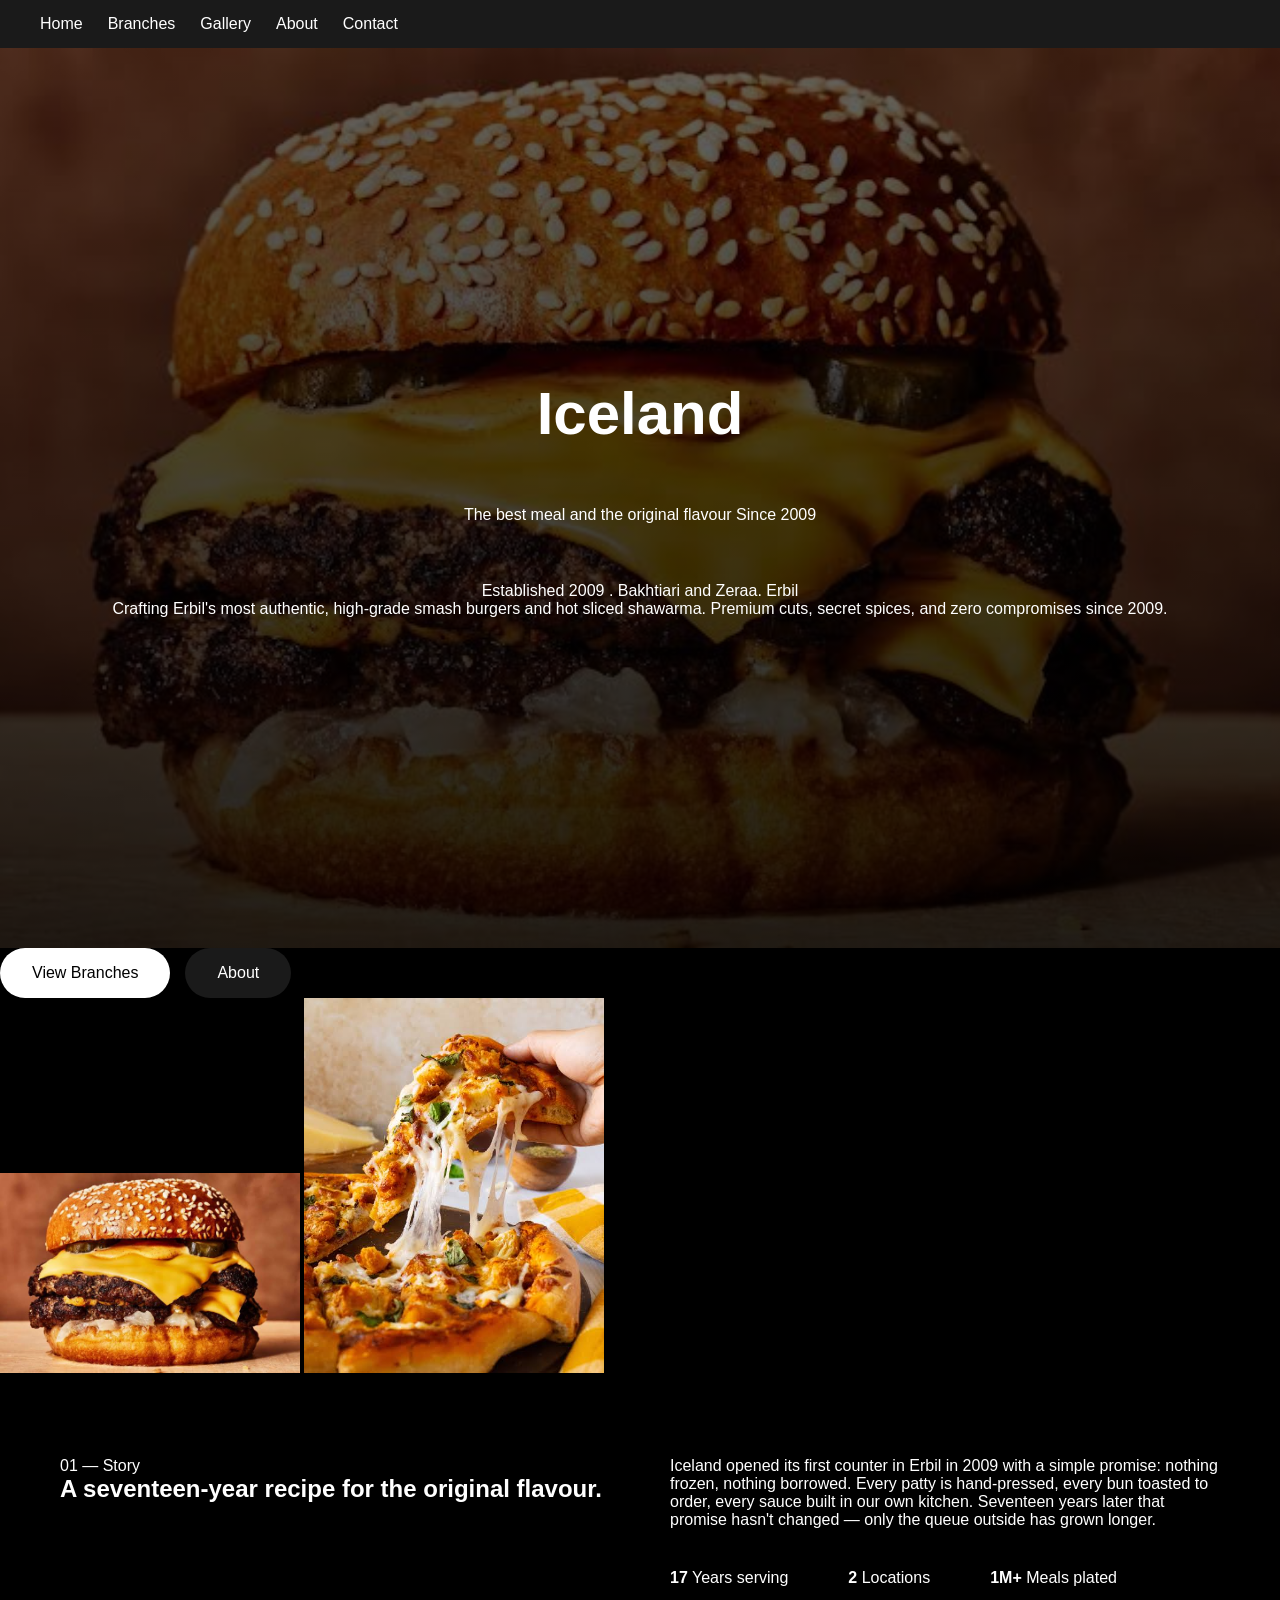
==== home.html @ 9a0b065f "test" ====
<!DOCTYPE html>
<html lang="en">

<head>
    <meta charset="UTF-8">
    <meta name="viewport" content="width=device-width, initial-scale=1.0">
    <title>IceLand-FastFood</title>
    <link rel="stylesheet" href="style.css">
</head>

<body>
    <header>


        <nav>
            <ul>
                <li><a href="home">Home</a></li>
                <li><a href="branches">Branches</a></li>
                <li><a href="gallery">Gallery</a></li>
                <li><a href="about">About</a></li>
                <li><a href="contact">Contact</a></li>
            </ul>
        </nav>
    </header>
    <main>

        <div id="home">
            <strong>Iceland</strong><br>
            <p class="tagline">The best meal and the original flavour Since 2009</p><br>
            <span class="badge">Established 2009 . Bakhtiari and Zeraa. Erbil</p>
                <p>Crafting Erbil's most authentic, high-grade smash burgers and hot sliced shawarma. Premium cuts,
                    secret
                    spices, and zero compromises since 2009.</p>
        </div>
        <div class="buttons">
            <a href="Branches" class="btn-white">View Branches</a>
            <a href="About" class="btn-dark">About</a>
        </div>
        <div id="gallery"></div>
        <img src="burger.jpg">
        <img src="pizza.jpg">

        <div id="story">
            <div class="story-left">
                <span class="label">01 — Story</span>
                <h2>A seventeen-year recipe for the original flavour.</h2>
            </div>

            <div class="story-right">
                <p>Iceland opened its first counter in Erbil in 2009 with a simple promise: nothing frozen, nothing
                    borrowed. Every patty is hand-pressed, every bun toasted to order, every sauce built in our own
                    kitchen. Seventeen years later that promise hasn't changed — only the queue outside has grown
                    longer.</p>

                <div class="stats">
                    <div class="stat">
                        <strong>17</strong>
                        <span>Years serving</span>
                    </div>
                    <div class="stat">
                        <strong>2</strong>
                        <span>Locations</span>
                    </div>
                    <div class="stat">
                        <strong>1M+</strong>
                        <span>Meals plated</span>
                    </div>
                </div>
            </div>
        </div>

    </main>











</body>

</html>
---- style.css ----
* {
    margin: 0px;
    box-sizing: border-box;
    padding: 0px;
}
body{
font-family: Arial , sans-serif;
background-color: hsl(0, 0%, 0%);
color: white;
}
a {color: inherit;
    text-decoration: none;
}
header {
display: flex;
align-items: center;
padding: 15px 40px;
background-color: rgb(8, 8, 8);
justify-content: space-between;
}
nav ul{
    display: flex;
    list-style: none;
    gap: 25px;
}
#home{
    text-align: center;
    padding: 80px 20px;
}
#home strong{
font-size: 60px;
color: white;
}
#home a {
display: inline-block;
padding: 10px 25px;
margin: 10px 5px;
border: 2px solid;
} 
img{
    width: 300px;
    max-width: 100%;
}
* { margin: 0; padding: 0; box-sizing: border-box; }
body { font-family: Arial, sans-serif; background: #000; color: #fff; }
a { color: inherit; text-decoration: none; }

header { display: flex; justify-content: space-between; padding: 15px 40px; background: #1a1a1a; }
nav ul { display: flex; gap: 25px; list-style: none; }

#home {
    min-height: 100vh; display: flex; flex-direction: column;
    justify-content: center; align-items: center; gap: 20px; text-align: center;
    background: linear-gradient(#0009, #000d), url("burger.jpg") center / cover;
}
#home h1 { font: 100px Georgia, serif; text-transform: uppercase; }
.buttons { display: flex; gap: 15px; }
.btn-white, .btn-dark { padding: 16px 32px; border-radius: 50px; }
.btn-white { background: #fff; color: #000; }
.btn-dark { background: #1a1a1a; }

#story { display: flex; gap: 60px; padding: 80px 60px; }
#story > div { flex: 1; }
.stats { display: flex; gap: 60px; margin-top: 40px; }
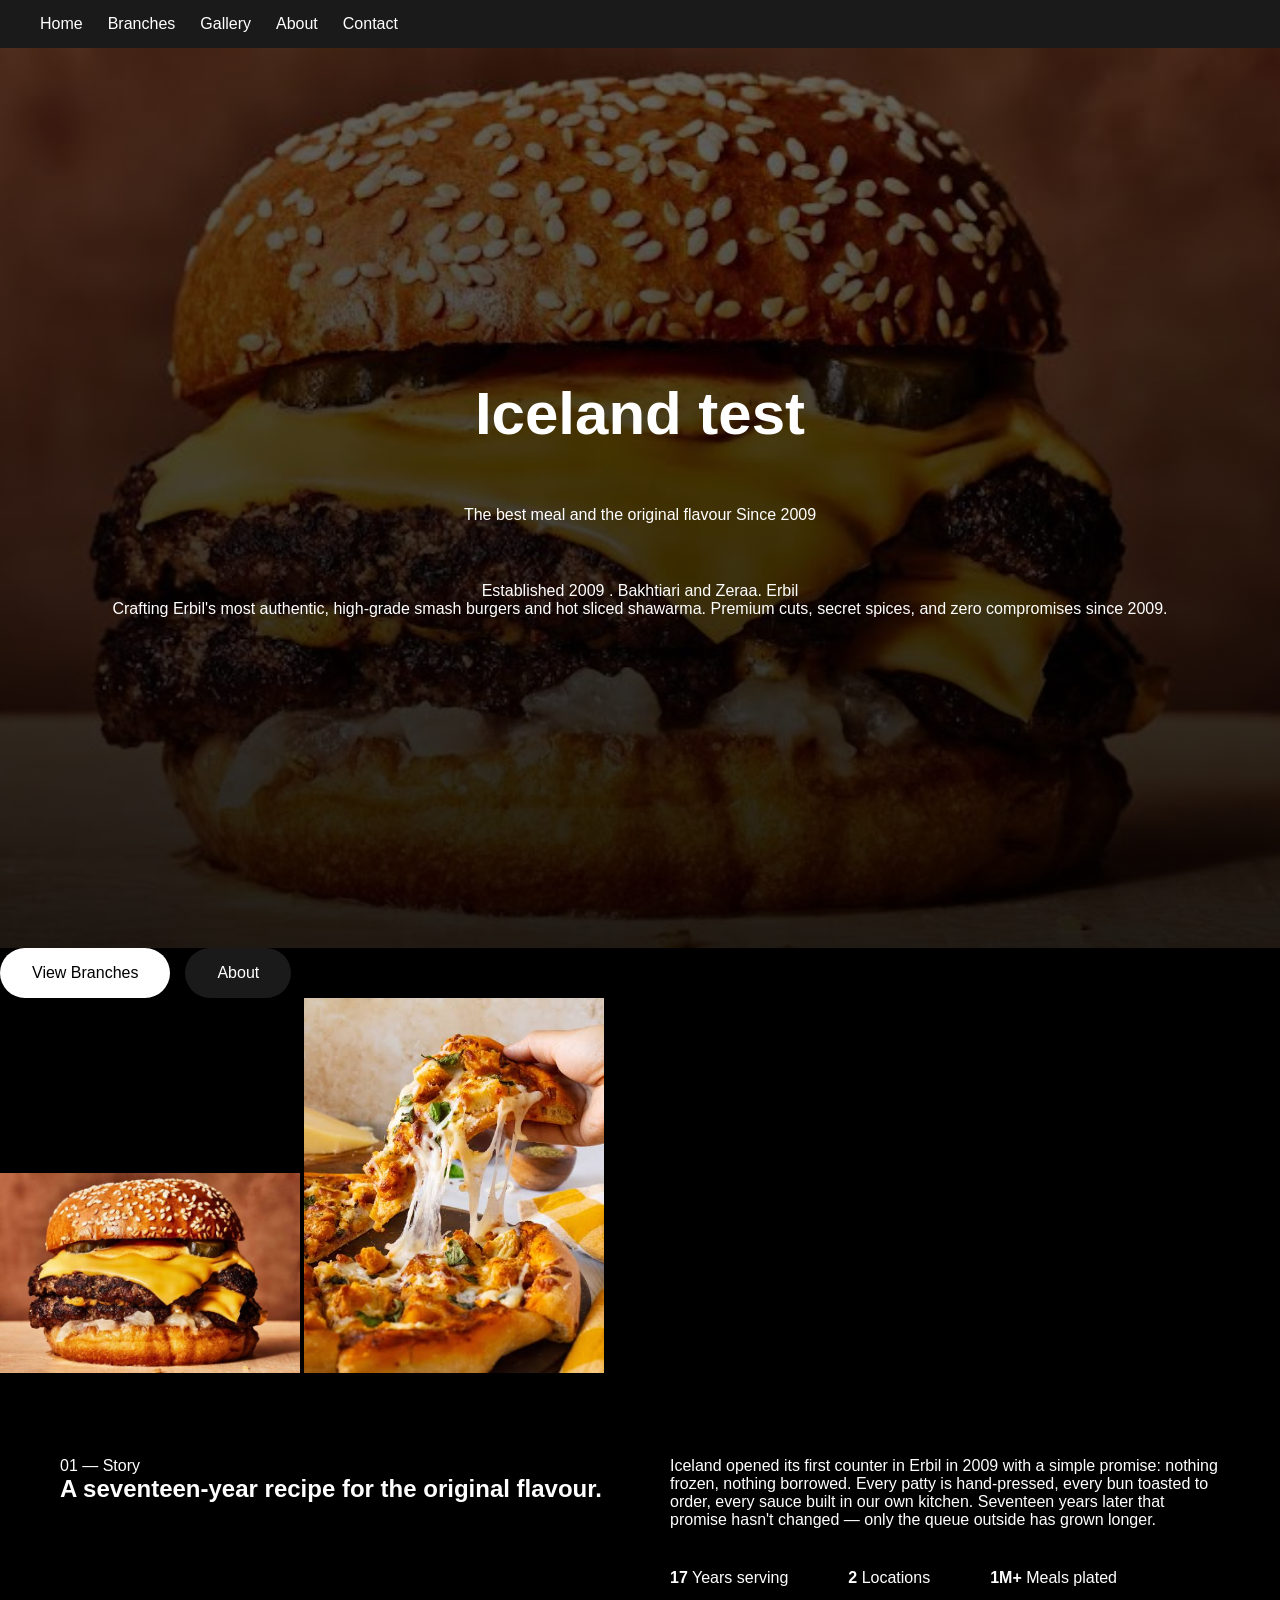
==== commit 3e000b84: "-" ====
--- a/home.html
+++ b/home.html
@@ -25,7 +25,7 @@
     <main>
 
         <div id="home">
-            <strong>Iceland</strong><br>
+            <strong>Iceland test</strong><br>
             <p class="tagline">The best meal and the original flavour Since 2009</p><br>
             <span class="badge">Established 2009 . Bakhtiari and Zeraa. Erbil</p>
                 <p>Crafting Erbil's most authentic, high-grade smash burgers and hot sliced shawarma. Premium cuts,
